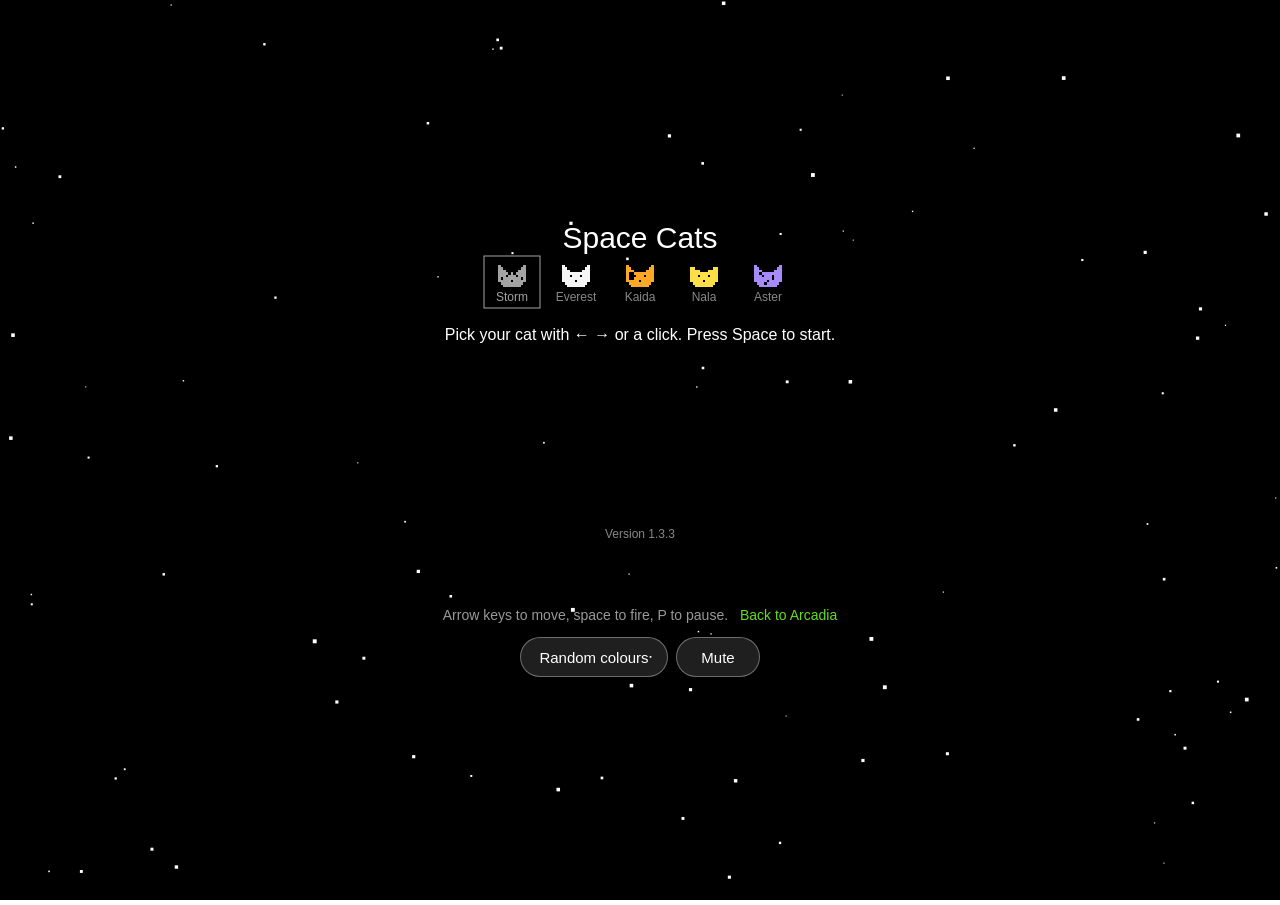
==== games/space-cats/index.html @ 51ad780a "Show this week's best during play on a family board Space Cats 1.3.3. On a board, the right-hand sco" ====
<!DOCTYPE html>
<html>

<head>
  <meta charset="utf-8">
  <title>Space Cats</title>
  <meta name="viewport" content="width=device-width, initial-scale=1, viewport-fit=cover">
  <!-- The ./ stops Vite's build reading these as package names. The ?v=
       matches the version in package.json: change both with each release,
       so browsers load that release's files rather than older copies. -->
  <link href="./css/core.css?v=1.3.3" type="text/css" rel="stylesheet">
  <link href="./css/typeography.css?v=1.3.3" type="text/css" rel="stylesheet">
  <link href="./css/style.css?v=1.3.3" rel="stylesheet" type="text/css" />
  <!-- A cat in the browser tab, and on the home screen when the game is
       added to a phone. The game redraws the tab's cat as the one you play
       as. The manifest gives Android its icons and name. -->
  <link id="tabIcon" href="./icons/favicon-32.png" rel="icon" type="image/png">
  <link href="./icons/apple-touch-icon.png" rel="apple-touch-icon">
  <link href="./icons/manifest.webmanifest" rel="manifest">
  <meta name="apple-mobile-web-app-title" content="Space Cats">
</head>

<body>
  <div id="starfield"></div>
  <div id="gamecontainer">
    <canvas id="gameCanvas"></canvas>
    <form id="initials" hidden>
      <p id="initialsMessage"></p>
      <input id="initialsInput" maxlength="3" autocomplete="off" autocapitalize="characters"
        spellcheck="false" aria-label="Your initials" placeholder="AAA">
      <p id="initialsHint">Three letters</p>
      <div>
        <button type="submit">Save</button>
        <button type="button" id="initialsSkip">Skip</button>
      </div>
    </form>
  </div>
  <div id="info">
    <p id="keys">Arrow keys to move, space to fire, P to pause. <a id="homeLink" href="../../">Back to Arcadia</a></p>
    <div id="buttons">
      <button id="shareButton" type="button" onclick="shareResult()" hidden>Share</button>
      <button id="pauseButton" type="button" onclick="game.togglePause()" hidden>Pause</button>
      <button id="coloursButton" type="button" onclick="toggleColours()">Random colours</button>
      <button id="muteButton" type="button" onclick="toggleMute()">Mute</button>
    </div>
  </div>

  <script src="js/starfield.js?v=1.3.3"></script>
  <script src="js/spacecats.js?v=1.3.3"></script>
  <script src="js/leaderboard.js?v=1.3.3"></script>
  <script>
    //  Create the starfield.
    var container = document.getElementById('starfield');
    var starfield = new Starfield();
    starfield.initialise(container);
    starfield.start();

    //  Setup the canvas.
    var canvas = document.getElementById("gameCanvas");
    canvas.width = 800;
    canvas.height = 600;

    //  Create the game.
    var game = new Game();

    //  Initialise it with the game canvas.
    game.initialise(canvas);

    //  The Arcadia home page. On touch screens the start screen links to it.
    game.homeUrl = '../../';

    //  Phones and tablets get touch controls and a game scaled to fit. The
    //  800x600 canvas is mostly empty space around a 400x300 play area, so
    //  they only see this part of it (including the fish's path along the
    //  top), plus room for the buttons.
    var PLAY_AREA = { x: 180, y: 122, width: 440, height: 428 };
    //  Room the buttons need down the right-hand side, or across the top.
    var BUTTON_COLUMN_WIDTH = 164;
    var BUTTON_ROW_HEIGHT = 56;
    var touchMode = window.matchMedia('(pointer: coarse)').matches;
    game.touchMode = touchMode;
    if (touchMode) {
      document.documentElement.classList.add('touch');
      fitGame();
      window.addEventListener('resize', fitGame);
    } else {
      fitDesktop();
      window.addEventListener('resize', fitDesktop);
    }

    //  The family leaderboard, if this device has one (see js/leaderboard.js).
    game.leaderboard = Leaderboard;
    var initialsForm = document.getElementById('initials');
    var initialsInput = document.getElementById('initialsInput');
    var initialsHint = document.getElementById('initialsHint');
    var onInitialsSaved = null;
    var lastGameOver = null;

    //  Keep the buttons and the leaderboard in step with the game.
    game.onStateChange = function () {
      updateButtons();
      leaderboardStateChanged();
    };

    //  The first time a device opens a board, offer its best score this week.
    Leaderboard.onUpdate = function () {
      if (game.currentState() instanceof WelcomeState && !initialsOpen() && Leaderboard.shouldOffer()) {
        var best = Leaderboard.weekBest();
        Leaderboard.markOffered();
        askForInitials('Add your best this week, ' + best + ', to the board?', function (initials) {
          Leaderboard.highlightId = Leaderboard.submit(initials, best);
        });
      }
    };

    //  Start the game.
    game.start();

    //  Listen for keyboard events, unless the player is typing their initials.
    window.addEventListener("keydown", function keydown(e) {
      if (initialsOpen()) return;
      var keycode = e.which || window.event.keycode;
      //  Supress further processing of left/right/space (37/29/32)
      if (keycode == 37 || keycode == 39 || keycode == 32) {
        e.preventDefault();
      }
      //  A held key repeats. Outside of play, ignore the repeats, so holding
      //  Space as a game ends doesn't skip past the cat picker.
      if (e.repeat && !(game.currentState() instanceof PlayState)) return;
      game.keyDown(keycode);

    });

    //  Clicking a cat on the start screen picks it. On a computer, the
    //  pointer turns into a hand over anything on the canvas that can be
    //  clicked.
    canvas.addEventListener('click', function (e) {
      game.click(e);
    });
    canvas.addEventListener('mousemove', function (e) {
      game.mousemove(e);
    });
    canvas.addEventListener('mouseleave', function () {
      game.pointer = null;
    });
    window.addEventListener("keyup", function keydown(e) {
      if (initialsOpen()) return;
      var keycode = e.which || window.event.keycode;
      game.keyUp(keycode);
    });

    //  Touches go to the game, except taps on the buttons and the initials
    //  box. Stopping the default keeps the browser from scrolling or zooming
    //  mid-wave. While the initials box is open, the game ignores touches.
    function onButton(e) {
      return e.target.closest && e.target.closest('button, a, input, #initials');
    }
    window.addEventListener('touchstart', function (e) {
      if (onButton(e)) return;
      e.preventDefault();
      if (initialsOpen()) return;
      game.touchstart(e);
    }, { passive: false });
    window.addEventListener('touchmove', function (e) {
      if (onButton(e)) return;
      e.preventDefault();
      if (initialsOpen()) return;
      game.touchmove(e);
    }, { passive: false });
    ['touchend', 'touchcancel'].forEach(function (type) {
      window.addEventListener(type, function (e) {
        if (!onButton(e)) e.preventDefault();
        game.touchend(e);
      }, { passive: false });
    });

    //  Browsers keep sound off until the player interacts with the page.
    ['keydown', 'touchstart', 'touchend', 'click'].forEach(function (type) {
      window.addEventListener(type, function () {
        game.sounds.unlock();
      });
    });

    //  Pause when the player switches to another tab or app, so the game,
    //  and its sound, stop until they come back.
    document.addEventListener('visibilitychange', function () {
      if (document.hidden && game.currentState() instanceof PlayState) {
        game.togglePause();
      }
    });

    function toggleMute() {
      game.mute();
      updateButtons();
    }

    function toggleColours() {
      game.toggleRandomColours();
      updateButtons();
    }

    function updateButtons() {
      var state = game.currentState();
      var paused = state instanceof PauseState;
      var pauseButton = document.getElementById('pauseButton');
      pauseButton.textContent = paused ? 'Resume' : 'Pause';
      pauseButton.hidden = !(paused || state instanceof PlayState);
      //  Share once a game is over, after any initials are in, so it can say
      //  where the score came on the board.
      var shareButton = document.getElementById('shareButton');
      shareButton.hidden = !(state instanceof GameOverState) || initialsOpen();
      if (shareButton.hidden) {
        shareButton.textContent = 'Share';
      }
      document.getElementById('muteButton').textContent = game.sounds.mute ? 'Unmute' : 'Mute';
      document.getElementById('coloursButton').textContent = game.randomColours ? 'All green' : 'Random colours';
    }

    //  Shares how the last game went, for the family chat: where it came on
    //  this week's board, and a link to play. Phones open their share sheet;
    //  elsewhere it's copied, ready to paste.
    function shareResult() {
      var message = resultText() + '\n' + playLink();
      if (navigator.share) {
        navigator.share({ text: message }).catch(function () {
          //  Closed without sharing.
        });
        return;
      }
      var shareButton = document.getElementById('shareButton');
      var copying = navigator.clipboard ? navigator.clipboard.writeText(message) : Promise.reject();
      copying.then(function () {
        shareButton.textContent = 'Copied';
      }, function () {
        shareButton.textContent = "Can't copy";
      });
    }

    //  "Friday night crew · Space Cats · 2nd this week with 3870, 340 behind
    //  DAD", or just the score if it isn't on a board this week.
    function resultText() {
      var parts = Leaderboard.name() ? [Leaderboard.name(), 'Space Cats'] : ['Space Cats'];
      var standing = Leaderboard.highlightId ? Leaderboard.standing(Leaderboard.highlightId) : null;
      if (!standing) {
        parts.push(game.score + ' points, level ' + game.level);
        return parts.join(' · ');
      }
      var line = ordinal(standing.rank) + ' this week with ' + game.score;
      if (standing.behind) {
        line += standing.behind.by ? ', ' + standing.behind.by + ' behind ' + standing.behind.initials : ', tied with ' + standing.behind.initials;
      } else if (standing.ahead) {
        line += standing.ahead.by ? ', ' + standing.ahead.by + ' ahead of ' + standing.ahead.initials : ', tied with ' + standing.ahead.initials;
      }
      parts.push(line);
      return parts.join(' · ');
    }

    //  The game's address, with the board on it if this device has one, so a
    //  tap in the chat goes straight to the same board.
    function playLink() {
      var link = window.location.origin + window.location.pathname;
      return Leaderboard.board() ? link + '?board=' + Leaderboard.board() : link;
    }

    //  1st, 2nd, 3rd, 4th ... 11th, 12th, 13th ... 21st.
    function ordinal(n) {
      var teens = n % 100 >= 11 && n % 100 <= 13;
      var suffix = teens ? 'th' : ({ 1: 'st', 2: 'nd', 3: 'rd' })[n % 10] || 'th';
      return n + suffix;
    }

    //  When a game ends with a score that makes this week's top 10, ask for
    //  the player's initials, filled in with the last ones used on this
    //  device, and show this week's board. The start and game-over screens
    //  fetch the latest board.
    function leaderboardStateChanged() {
      var state = game.currentState();
      if (state instanceof LevelIntroState) {
        Leaderboard.highlightId = null;
      }
      if (state instanceof GameOverState && state !== lastGameOver) {
        lastGameOver = state;
        var score = game.score;
        game.boardView = 'week';
        if (Leaderboard.qualifies(score)) {
          askForInitials("You're in this week's top 10 with " + score + '!', function (initials) {
            Leaderboard.highlightId = Leaderboard.submit(initials, score);
          });
        }
      }
      if (state instanceof WelcomeState || state instanceof GameOverState) {
        Leaderboard.refresh();
      }
    }

    function initialsOpen() {
      return !initialsForm.hidden;
    }

    function askForInitials(message, onSave) {
      document.getElementById('initialsMessage').textContent = message;
      initialsInput.value = Leaderboard.initials();
      initialsHint.textContent = 'Three letters';
      onInitialsSaved = onSave;
      initialsForm.hidden = false;
      updateButtons();
      //  On a computer this puts the cursor in the box. Phones open their
      //  keyboard when the box is tapped.
      initialsInput.focus();
    }

    function closeInitials() {
      initialsForm.hidden = true;
      onInitialsSaved = null;
      initialsInput.blur();
      updateButtons();
    }

    //  Capital letters only, three at most.
    initialsInput.addEventListener('input', function () {
      initialsInput.value = initialsInput.value.toUpperCase().replace(/[^A-Z]/g, '').slice(0, 3);
    });

    initialsForm.addEventListener('submit', function (e) {
      e.preventDefault();
      var initials = initialsInput.value;
      if (!/^[A-Z]{3}$/.test(initials)) {
        initialsHint.textContent = 'Please use three letters';
        initialsInput.focus();
        return;
      }
      var onSave = onInitialsSaved;
      closeInitials();
      onSave(initials);
    });

    document.getElementById('initialsSkip').addEventListener('click', closeInitials);
    initialsForm.addEventListener('keydown', function (e) {
      if (e.key === 'Escape') {
        closeInitials();
      }
    });

    //  Clicking a button mustn't give it keyboard focus, or the next press of
    //  Space would press the button again instead of firing.
    document.getElementById('buttons').addEventListener('mousedown', function (e) {
      e.preventDefault();
    });

    //  On touch screens, show just the play area, scaled to fill the screen.
    function fitGame() {
      var w = window.innerWidth;
      var h = window.innerHeight;

      //  Put the buttons down the right-hand side (landscape) or across the
      //  top (portrait), whichever leaves the game bigger. Across the top,
      //  the game sits a little above centre to leave room for a thumb.
      var besideScale = Math.min((w - 2 * BUTTON_COLUMN_WIDTH) / PLAY_AREA.width, h / PLAY_AREA.height);
      var belowScale = Math.min(w / PLAY_AREA.width, (h - BUTTON_ROW_HEIGHT) / PLAY_AREA.height);
      var column = besideScale > belowScale;
      var scale = column ? besideScale : belowScale;
      var top = column
        ? (h - PLAY_AREA.height * scale) / 2
        : BUTTON_ROW_HEIGHT + (h - BUTTON_ROW_HEIGHT - PLAY_AREA.height * scale) / 3;
      var left = (w - PLAY_AREA.width * scale) / 2;
      document.getElementById('buttons').classList.toggle('column', column);

      var gameContainer = document.getElementById('gamecontainer');
      gameContainer.style.left = left + 'px';
      gameContainer.style.top = top + 'px';
      gameContainer.style.width = PLAY_AREA.width * scale + 'px';
      gameContainer.style.height = PLAY_AREA.height * scale + 'px';
      canvas.style.left = -PLAY_AREA.x * scale + 'px';
      canvas.style.top = -PLAY_AREA.y * scale + 'px';
      canvas.style.width = game.width * scale + 'px';
      canvas.style.height = game.height * scale + 'px';
      setCanvasResolution(scale);
    }

    //  On computers, keep the canvas 800x600 on the page.
    function fitDesktop() {
      canvas.style.width = game.width + 'px';
      canvas.style.height = game.height + 'px';
      setCanvasResolution(1);
    }

    //  Draw at the screen's real resolution, not the page's, so the sprites
    //  and text stay sharp on high-resolution screens and when zoomed in.
    function setCanvasResolution(scale) {
      var ratio = Math.min(scale * (window.devicePixelRatio || 1), 3);
      var width = Math.round(game.width * ratio);
      var height = Math.round(game.height * ratio);
      if (canvas.width !== width || canvas.height !== height) {
        canvas.width = width;
        canvas.height = height;
        canvas.getContext('2d').setTransform(width / game.width, 0, 0, height / game.height, 0, 0);
      }
    }
  </script>
</body>

</html>
---- games/space-cats/css/core.css ----
/* core.css */
/* lean and simple css reset, based on Tantek Celik's reset - see comments below. */
/* (c) 2004-2010 Tantek Çelik. Some Rights Reserved. http://tantek.com */
/* This style sheet is licensed under a Creative Commons License.      */
/*             http://creativecommons.org/licenses/by/2.0              */
/* Purpose: undo some of the default styling of common browsers        */


:link,:visited,ins { text-decoration:none }
nav ul,nav ol { list-style:none }
dl,ul,ol,li,
h1,h2,h3,h4,h5,h6,
html,body,pre,p,blockquote,
form,fieldset,input,label
{ margin:0; padding:0 }
abbr, img, object,
a img,:link img,:visited img,
a object,:link object,:visited object
{ border:0 }
address,abbr { font-style:normal }
iframe:not(.auto-link) { display:none ! important; visibility:hidden ! important; margin-left: -10000px ! important  }
a {
  color: #0088cc;
  text-decoration: none;
}

a:hover,
a:focus {
  color: #005580;
  text-decoration: underline;
}
---- games/space-cats/css/typeography.css ----
body {
	font-family: "Helvetica Neue", Helvetica, Arial, sans-serif;
	font-size: 14px;
	line-height: 20px;
	color: #333333;
}

h1,
h2,
h3,
h4,
h5,
h6 {
	margin: 10px 0;
	font-family: inherit;
	font-weight: bold;
	line-height: 20px;
	color: inherit;
	text-rendering: optimizelegibility;
}

h1,
h2,
h3 {
	line-height: 40px;
}

h1 {
	font-size: 38.5px;
}

h2 {
	font-size: 31.5px;
}

h3 {
	font-size: 24.5px;
}

h4 {
	font-size: 17.5px;
}

h5 {
	font-size: 14px;
}

h6 {
	font-size: 11.9px;
}
---- games/space-cats/css/style.css ----
/* Styling needed for a fullscreen canvas and no scrollbars. */
body,
html {
	width: 100%;
	height: 100%;
	margin: 0;
	padding: 0;
	overflow: hidden;
}

#starfield {
	width: 100%;
	height: 100%;
	z-index: -1;
	position: absolute;
	left: 0px;
	top: 0px;
}

#gamecontainer {
	position: relative;
	width: 800px;
	margin-left: auto;
	margin-right: auto;
}

#gamecanvas {
	width: 800px;
	height: 600px;
}

#info {
	width: 800px;
	margin-left: auto;
	margin-right: auto;
	text-align: center;
	color: #999999;
}

/* Share, pause, colours and mute buttons: a row under the game on desktop. */
#buttons {
	display: flex;
	justify-content: center;
	gap: 8px;
	margin-top: 12px;
}

/* Fixed widths, so changing labels never moves the buttons or the game. */
#buttons button,
#initials button {
	width: 84px;
	height: 40px;
	padding: 0;
	font: 15px "Helvetica Neue", Helvetica, Arial, sans-serif;
	white-space: nowrap;
	color: #ffffff;
	background: rgba(255, 255, 255, 0.12);
	border: 1px solid rgba(255, 255, 255, 0.35);
	border-radius: 20px;
	cursor: pointer;
}

#buttons #coloursButton {
	width: 148px;
}

#buttons button[hidden] {
	display: none;
}

@media (hover: hover) {
	#buttons button:hover,
	#initials button:hover {
		background: rgba(255, 255, 255, 0.22);
	}
}

/* Asks for initials, over the middle of the game, when a score makes the
   leaderboard. */
#initials {
	position: absolute;
	left: 50%;
	top: 50%;
	transform: translate(-50%, -50%);
	width: 240px;
	padding: 16px;
	text-align: center;
	color: #ffffff;
	font: 15px "Helvetica Neue", Helvetica, Arial, sans-serif;
	background: #111111;
	border: 1px solid rgba(255, 255, 255, 0.35);
	border-radius: 12px;
}

#initials[hidden] {
	display: none;
}

#initials p {
	margin: 0 0 10px;
	line-height: 20px;
}

/* 28px also stops phones zooming in when the box is tapped. */
#initialsInput {
	width: 4.5em;
	padding: 2px 0 2px 0.3em;
	font: 28px "Courier New", Courier, monospace;
	letter-spacing: 0.3em;
	text-align: center;
	text-transform: uppercase;
	color: #ffd54f;
	background: transparent;
	border: none;
	border-bottom: 2px solid rgba(255, 255, 255, 0.5);
	border-radius: 0;
	outline: none;
	-webkit-user-select: text;
	user-select: text;
}

#initials #initialsHint {
	margin: 6px 0 12px;
	font-size: 13px;
	color: #999999;
}

#initials div {
	display: flex;
	justify-content: center;
	gap: 8px;
}

/* Touch screens: the game is scaled to fit (see fitGame in index.html),
   and the page doesn't scroll, zoom or select text under a dragging thumb. */
.touch,
.touch body {
	touch-action: none;
	overscroll-behavior: none;
	-webkit-user-select: none;
	user-select: none;
	-webkit-touch-callout: none;
	-webkit-tap-highlight-color: transparent;
}

/* No gap under the starfield, so there's nothing to scroll. */
.touch #starfield canvas {
	display: block;
}

.touch #gamecontainer {
	position: absolute;
	overflow: hidden;
	margin: 0;
}

.touch #gameCanvas {
	position: absolute;
}

/* No keyboard hints on touch screens, and the buttons move to the corner. */
.touch #info {
	width: auto;
}

.touch #keys {
	display: none;
}

.touch #buttons {
	position: fixed;
	top: calc(8px + env(safe-area-inset-top));
	right: calc(8px + env(safe-area-inset-right));
	margin: 0;
}

/* Down the right-hand side in landscape (fitGame decides). */
.touch #buttons.column {
	flex-direction: column;
	align-items: flex-end;
}

/* On touch screens Pause keeps its place when hidden, so nothing moves.
   Share takes that place once a game is over. */
.touch #buttons button[hidden] {
	display: block;
	visibility: hidden;
}

.touch #buttons #shareButton[hidden],
.touch #buttons #shareButton:not([hidden]) + #pauseButton {
	display: none;
}

/* Narrow phones: smaller buttons so all three fit across the top. */
@media (max-width: 359px) {
	#buttons button {
		width: 72px;
		font-size: 13px;
	}

	#buttons #coloursButton {
		width: 124px;
	}
}
/* Back to the Arcadia home page, after the keyboard hints. */
#homeLink {
	margin-left: 8px;
	color: #64dd17;
}
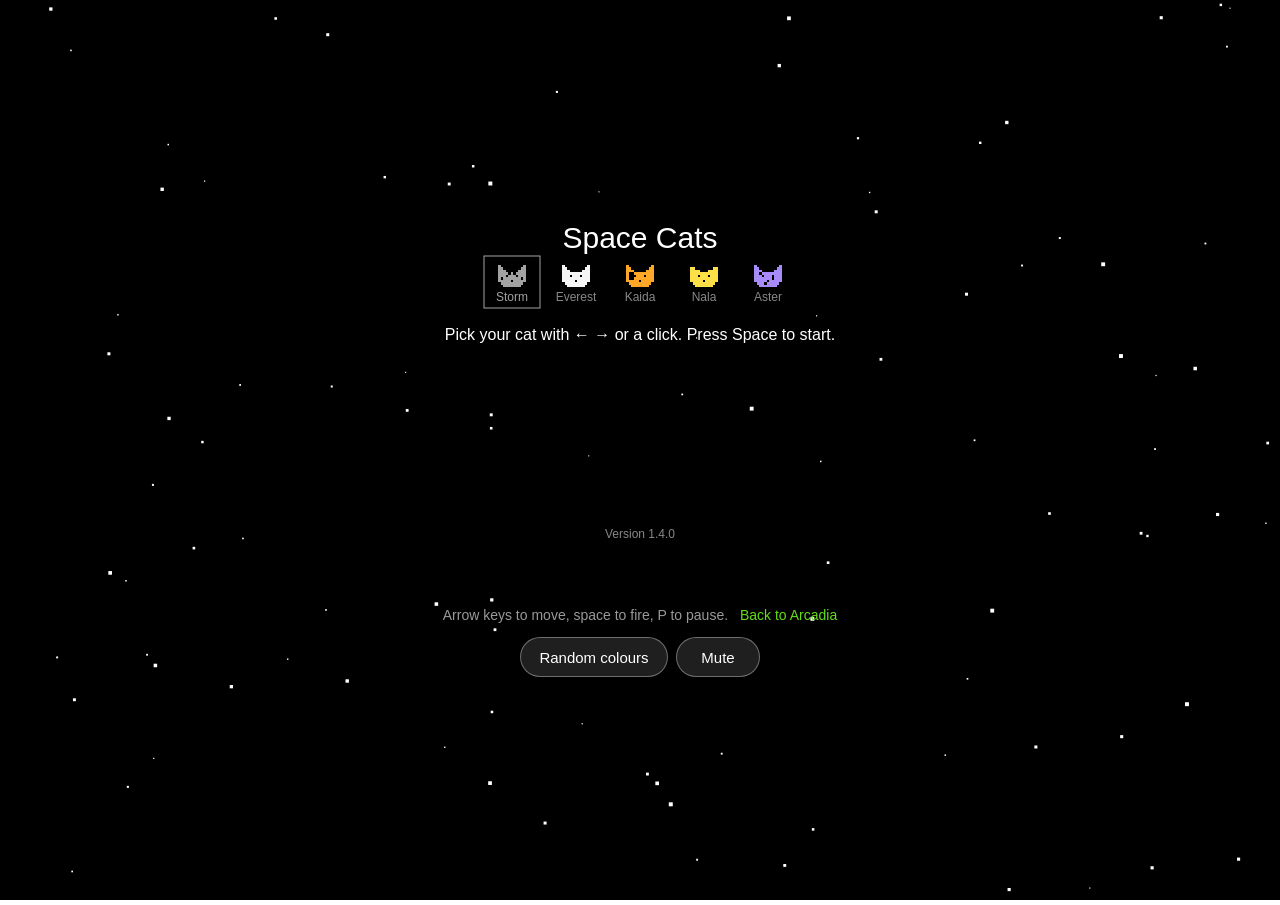
==== commit e82a4f80: "Tie scores to players, with one row per player on the boards Space Cats 1.4.0, home page 2.7.1. Each" ====
--- a/games/space-cats/index.html
+++ b/games/space-cats/index.html
@@ -8,9 +8,9 @@
   <!-- The ./ stops Vite's build reading these as package names. The ?v=
        matches the version in package.json: change both with each release,
        so browsers load that release's files rather than older copies. -->
-  <link href="./css/core.css?v=1.3.3" type="text/css" rel="stylesheet">
-  <link href="./css/typeography.css?v=1.3.3" type="text/css" rel="stylesheet">
-  <link href="./css/style.css?v=1.3.3" rel="stylesheet" type="text/css" />
+  <link href="./css/core.css?v=1.4.0" type="text/css" rel="stylesheet">
+  <link href="./css/typeography.css?v=1.4.0" type="text/css" rel="stylesheet">
+  <link href="./css/style.css?v=1.4.0" rel="stylesheet" type="text/css" />
   <!-- A cat in the browser tab, and on the home screen when the game is
        added to a phone. The game redraws the tab's cat as the one you play
        as. The manifest gives Android its icons and name. -->
@@ -24,14 +24,17 @@
   <div id="starfield"></div>
   <div id="gamecontainer">
     <canvas id="gameCanvas"></canvas>
-    <form id="initials" hidden>
-      <p id="initialsMessage"></p>
-      <input id="initialsInput" maxlength="3" autocomplete="off" autocapitalize="characters"
-        spellcheck="false" aria-label="Your initials" placeholder="AAA">
-      <p id="initialsHint">Three letters</p>
-      <div>
-        <button type="submit">Save</button>
-        <button type="button" id="initialsSkip">Skip</button>
+    <form id="whoPlayed" hidden>
+      <p id="whoMessage"></p>
+      <div id="playerList"></div>
+      <div id="newPlayer" hidden>
+        <input id="playerName" maxlength="10" autocomplete="off" autocapitalize="words"
+          spellcheck="false" aria-label="First name or nickname" placeholder="First name or nickname">
+        <p id="playerHint"></p>
+      </div>
+      <div class="actions">
+        <button type="submit" id="playerSave">Save</button>
+        <button type="button" id="whoSkip">Skip</button>
       </div>
     </form>
   </div>
@@ -45,9 +48,9 @@
     </div>
   </div>
 
-  <script src="js/starfield.js?v=1.3.3"></script>
-  <script src="js/spacecats.js?v=1.3.3"></script>
-  <script src="js/leaderboard.js?v=1.3.3"></script>
+  <script src="js/starfield.js?v=1.4.0"></script>
+  <script src="js/spacecats.js?v=1.4.0"></script>
+  <script src="js/leaderboard.js?v=1.4.0"></script>
   <script>
     //  Create the starfield.
     var container = document.getElementById('starfield');
@@ -90,11 +93,14 @@
 
     //  The family leaderboard, if this device has one (see js/leaderboard.js).
     game.leaderboard = Leaderboard;
-    var initialsForm = document.getElementById('initials');
-    var initialsInput = document.getElementById('initialsInput');
-    var initialsHint = document.getElementById('initialsHint');
-    var onInitialsSaved = null;
+    var whoForm = document.getElementById('whoPlayed');
+    var playerList = document.getElementById('playerList');
+    var newPlayer = document.getElementById('newPlayer');
+    var playerName = document.getElementById('playerName');
+    var playerHint = document.getElementById('playerHint');
+    var onPlayerPicked = null;
     var lastGameOver = null;
+    var NAME_HINT = "Anyone with the board's link can see it.";
 
     //  Keep the buttons and the leaderboard in step with the game.
     game.onStateChange = function () {
@@ -104,11 +110,11 @@
 
     //  The first time a device opens a board, offer its best score this week.
     Leaderboard.onUpdate = function () {
-      if (game.currentState() instanceof WelcomeState && !initialsOpen() && Leaderboard.shouldOffer()) {
+      if (game.currentState() instanceof WelcomeState && !askingWhoPlayed() && Leaderboard.shouldOffer()) {
         var best = Leaderboard.weekBest();
         Leaderboard.markOffered();
-        askForInitials('Add your best this week, ' + best + ', to the board?', function (initials) {
-          Leaderboard.highlightId = Leaderboard.submit(initials, best);
+        askWhoPlayed('Your best this week, ' + best + ', can go on the board. Who played?', function (player) {
+          Leaderboard.highlightKey = Leaderboard.submit(player, best);
         });
       }
     };
@@ -116,9 +122,9 @@
     //  Start the game.
     game.start();
 
-    //  Listen for keyboard events, unless the player is typing their initials.
+    //  Listen for keyboard events, unless the player is saying who played.
     window.addEventListener("keydown", function keydown(e) {
-      if (initialsOpen()) return;
+      if (askingWhoPlayed()) return;
       var keycode = e.which || window.event.keycode;
       //  Supress further processing of left/right/space (37/29/32)
       if (keycode == 37 || keycode == 39 || keycode == 32) {
@@ -144,27 +150,27 @@
       game.pointer = null;
     });
     window.addEventListener("keyup", function keydown(e) {
-      if (initialsOpen()) return;
+      if (askingWhoPlayed()) return;
       var keycode = e.which || window.event.keycode;
       game.keyUp(keycode);
     });
 
-    //  Touches go to the game, except taps on the buttons and the initials
-    //  box. Stopping the default keeps the browser from scrolling or zooming
-    //  mid-wave. While the initials box is open, the game ignores touches.
+    //  Touches go to the game, except taps on the buttons and the "Who
+    //  played?" box. Stopping the default keeps the browser from scrolling or
+    //  zooming mid-wave. While the box is open, the game ignores touches.
     function onButton(e) {
-      return e.target.closest && e.target.closest('button, a, input, #initials');
+      return e.target.closest && e.target.closest('button, a, input, #whoPlayed');
     }
     window.addEventListener('touchstart', function (e) {
       if (onButton(e)) return;
       e.preventDefault();
-      if (initialsOpen()) return;
+      if (askingWhoPlayed()) return;
       game.touchstart(e);
     }, { passive: false });
     window.addEventListener('touchmove', function (e) {
       if (onButton(e)) return;
       e.preventDefault();
-      if (initialsOpen()) return;
+      if (askingWhoPlayed()) return;
       game.touchmove(e);
     }, { passive: false });
     ['touchend', 'touchcancel'].forEach(function (type) {
@@ -205,10 +211,10 @@
       var pauseButton = document.getElementById('pauseButton');
       pauseButton.textContent = paused ? 'Resume' : 'Pause';
       pauseButton.hidden = !(paused || state instanceof PlayState);
-      //  Share once a game is over, after any initials are in, so it can say
-      //  where the score came on the board.
+      //  Share once a game is over, after saying who played, so it can say
+      //  where they are on the board.
       var shareButton = document.getElementById('shareButton');
-      shareButton.hidden = !(state instanceof GameOverState) || initialsOpen();
+      shareButton.hidden = !(state instanceof GameOverState) || askingWhoPlayed();
       if (shareButton.hidden) {
         shareButton.textContent = 'Share';
       }
@@ -237,19 +243,20 @@
     }
 
     //  "Friday night crew · Space Cats · 2nd this week with 3870, 340 behind
-    //  DAD", or just the score if it isn't on a board this week.
+    //  Dad", for the player who just played, with their best this week. Just
+    //  the score if they aren't on this week's board.
     function resultText() {
       var parts = Leaderboard.name() ? [Leaderboard.name(), 'Space Cats'] : ['Space Cats'];
-      var standing = Leaderboard.highlightId ? Leaderboard.standing(Leaderboard.highlightId) : null;
+      var standing = Leaderboard.highlightKey ? Leaderboard.standing(Leaderboard.highlightKey) : null;
       if (!standing) {
         parts.push(game.score + ' points, level ' + game.level);
         return parts.join(' · ');
       }
-      var line = ordinal(standing.rank) + ' this week with ' + game.score;
+      var line = ordinal(standing.rank) + ' this week with ' + standing.score;
       if (standing.behind) {
-        line += standing.behind.by ? ', ' + standing.behind.by + ' behind ' + standing.behind.initials : ', tied with ' + standing.behind.initials;
+        line += standing.behind.by ? ', ' + standing.behind.by + ' behind ' + standing.behind.name : ', tied with ' + standing.behind.name;
       } else if (standing.ahead) {
-        line += standing.ahead.by ? ', ' + standing.ahead.by + ' ahead of ' + standing.ahead.initials : ', tied with ' + standing.ahead.initials;
+        line += standing.ahead.by ? ', ' + standing.ahead.by + ' ahead of ' + standing.ahead.name : ', tied with ' + standing.ahead.name;
       }
       parts.push(line);
       return parts.join(' · ');
@@ -269,22 +276,21 @@
       return n + suffix;
     }
 
-    //  When a game ends with a score that makes this week's top 10, ask for
-    //  the player's initials, filled in with the last ones used on this
-    //  device, and show this week's board. The start and game-over screens
-    //  fetch the latest board.
+    //  When a game ends with a score good enough for this week's top 10, ask
+    //  who played, and show this week's board. The start and game-over
+    //  screens fetch the latest board.
     function leaderboardStateChanged() {
       var state = game.currentState();
       if (state instanceof LevelIntroState) {
-        Leaderboard.highlightId = null;
+        Leaderboard.highlightKey = null;
       }
       if (state instanceof GameOverState && state !== lastGameOver) {
         lastGameOver = state;
         var score = game.score;
         game.boardView = 'week';
         if (Leaderboard.qualifies(score)) {
-          askForInitials("You're in this week's top 10 with " + score + '!', function (initials) {
-            Leaderboard.highlightId = Leaderboard.submit(initials, score);
+          askWhoPlayed(score + " makes this week's top 10! Who played?", function (player) {
+            Leaderboard.highlightKey = Leaderboard.submit(player, score);
           });
         }
       }
@@ -293,51 +299,100 @@
       }
     }
 
-    function initialsOpen() {
-      return !initialsForm.hidden;
-    }
-
-    function askForInitials(message, onSave) {
-      document.getElementById('initialsMessage').textContent = message;
-      initialsInput.value = Leaderboard.initials();
-      initialsHint.textContent = 'Three letters';
-      onInitialsSaved = onSave;
-      initialsForm.hidden = false;
+    function askingWhoPlayed() {
+      return !whoForm.hidden;
+    }
+
+    //  Asks who played: the board's players as buttons, this device's last
+    //  player first, where one tap saves the score, and New player for
+    //  someone who isn't there yet. With no players yet, it goes straight to
+    //  typing a name.
+    function askWhoPlayed(message, onPick) {
+      document.getElementById('whoMessage').textContent = message;
+      onPlayerPicked = onPick;
+      playerList.textContent = '';
+      var players = Leaderboard.players();
+      players.forEach(function (player) {
+        addPlayerButton(player.name, player.id === Leaderboard.lastPlayer() ? 'player last' : 'player', function () {
+          pick(player);
+        });
+      });
+      addPlayerButton('New player', 'player new', showNewPlayer);
+      playerName.value = '';
+      playerHint.textContent = NAME_HINT;
+      whoForm.hidden = false;
       updateButtons();
-      //  On a computer this puts the cursor in the box. Phones open their
-      //  keyboard when the box is tapped.
-      initialsInput.focus();
-    }
-
-    function closeInitials() {
-      initialsForm.hidden = true;
-      onInitialsSaved = null;
-      initialsInput.blur();
+      if (players.length) {
+        playerList.hidden = false;
+        newPlayer.hidden = true;
+        document.getElementById('playerSave').hidden = true;
+        //  On a computer, Enter picks the first name.
+        playerList.firstChild.focus();
+      } else {
+        showNewPlayer();
+      }
+    }
+
+    function addPlayerButton(label, className, onClick) {
+      var button = document.createElement('button');
+      button.type = 'button';
+      button.className = className;
+      button.textContent = label;
+      button.addEventListener('click', onClick);
+      playerList.appendChild(button);
+    }
+
+    //  Somebody new: a box for their first name or nickname. On a computer
+    //  this puts the cursor in it; phones open their keyboard when it's
+    //  tapped.
+    function showNewPlayer() {
+      playerList.lastChild.hidden = true;
+      playerList.hidden = playerList.childNodes.length === 1;
+      newPlayer.hidden = false;
+      document.getElementById('playerSave').hidden = false;
+      playerName.focus();
+    }
+
+    function pick(player) {
+      var onPick = onPlayerPicked;
+      closeWhoPlayed();
+      onPick(player);
+    }
+
+    function closeWhoPlayed() {
+      whoForm.hidden = true;
+      onPlayerPicked = null;
+      playerName.blur();
       updateButtons();
     }
 
-    //  Capital letters only, three at most.
-    initialsInput.addEventListener('input', function () {
-      initialsInput.value = initialsInput.value.toUpperCase().replace(/[^A-Z]/g, '').slice(0, 3);
-    });
-
-    initialsForm.addEventListener('submit', function (e) {
+    //  Letters, numbers, spaces, hyphens and apostrophes, as it's typed.
+    playerName.addEventListener('input', function () {
+      var tidied = Leaderboard.cleanTyping(playerName.value);
+      if (tidied !== playerName.value) {
+        playerName.value = tidied;
+      }
+      playerHint.textContent = NAME_HINT;
+    });
+
+    whoForm.addEventListener('submit', function (e) {
       e.preventDefault();
-      var initials = initialsInput.value;
-      if (!/^[A-Z]{3}$/.test(initials)) {
-        initialsHint.textContent = 'Please use three letters';
-        initialsInput.focus();
+      if (newPlayer.hidden) {
         return;
       }
-      var onSave = onInitialsSaved;
-      closeInitials();
-      onSave(initials);
-    });
-
-    document.getElementById('initialsSkip').addEventListener('click', closeInitials);
-    initialsForm.addEventListener('keydown', function (e) {
+      var name = Leaderboard.cleanName(playerName.value);
+      if (!name) {
+        playerHint.textContent = 'Please type a first name or nickname';
+        playerName.focus();
+        return;
+      }
+      pick(Leaderboard.addPlayer(name));
+    });
+
+    document.getElementById('whoSkip').addEventListener('click', closeWhoPlayed);
+    whoForm.addEventListener('keydown', function (e) {
       if (e.key === 'Escape') {
-        closeInitials();
+        closeWhoPlayed();
       }
     });
 
--- a/games/space-cats/css/style.css
+++ b/games/space-cats/css/style.css
@@ -47,7 +47,7 @@
 
 /* Fixed widths, so changing labels never moves the buttons or the game. */
 #buttons button,
-#initials button {
+#whoPlayed button {
 	width: 84px;
 	height: 40px;
 	padding: 0;
@@ -70,19 +70,20 @@
 
 @media (hover: hover) {
 	#buttons button:hover,
-	#initials button:hover {
+	#whoPlayed button:hover {
 		background: rgba(255, 255, 255, 0.22);
 	}
 }
 
-/* Asks for initials, over the middle of the game, when a score makes the
-   leaderboard. */
-#initials {
+/* Asks who played, over the middle of the game, when a score is good
+   enough for the leaderboard. A little below the middle, so the score above
+   it still shows. */
+#whoPlayed {
 	position: absolute;
 	left: 50%;
-	top: 50%;
+	top: 56%;
 	transform: translate(-50%, -50%);
-	width: 240px;
+	width: 260px;
 	padding: 16px;
 	text-align: center;
 	color: #ffffff;
@@ -92,23 +93,57 @@
 	border-radius: 12px;
 }
 
-#initials[hidden] {
-	display: none;
-}
-
-#initials p {
-	margin: 0 0 10px;
+#whoPlayed [hidden] {
+	display: none;
+}
+
+#whoPlayed[hidden] {
+	display: none;
+}
+
+#whoPlayed p {
+	margin: 0 0 12px;
 	line-height: 20px;
 }
 
-/* 28px also stops phones zooming in when the box is tapped. */
-#initialsInput {
-	width: 4.5em;
-	padding: 2px 0 2px 0.3em;
-	font: 28px "Courier New", Courier, monospace;
-	letter-spacing: 0.3em;
+/* The board's players, as buttons that wrap onto more rows, and scroll if
+   there are lots. The last player on this device is in gold. */
+#playerList {
+	display: flex;
+	flex-wrap: wrap;
+	justify-content: center;
+	gap: 8px;
+	max-height: 152px;
+	overflow-y: auto;
+	margin-bottom: 12px;
+}
+
+#whoPlayed #playerList button {
+	width: auto;
+	min-width: 64px;
+	max-width: 100%;
+	padding: 0 14px;
+	overflow: hidden;
+	text-overflow: ellipsis;
+}
+
+#whoPlayed #playerList button.last {
+	color: #ffd54f;
+	border-color: #ffd54f;
+}
+
+#whoPlayed #playerList button.new {
+	color: #bbbbbb;
+	border-style: dashed;
+}
+
+/* 20px also stops phones zooming in when the box is tapped. */
+#playerName {
+	box-sizing: border-box;
+	width: 100%;
+	padding: 4px 0;
+	font: 20px "Helvetica Neue", Helvetica, Arial, sans-serif;
 	text-align: center;
-	text-transform: uppercase;
 	color: #ffd54f;
 	background: transparent;
 	border: none;
@@ -119,13 +154,17 @@
 	user-select: text;
 }
 
-#initials #initialsHint {
+#playerName::placeholder {
+	color: #777777;
+}
+
+#whoPlayed #playerHint {
 	margin: 6px 0 12px;
 	font-size: 13px;
 	color: #999999;
 }
 
-#initials div {
+#whoPlayed .actions {
 	display: flex;
 	justify-content: center;
 	gap: 8px;
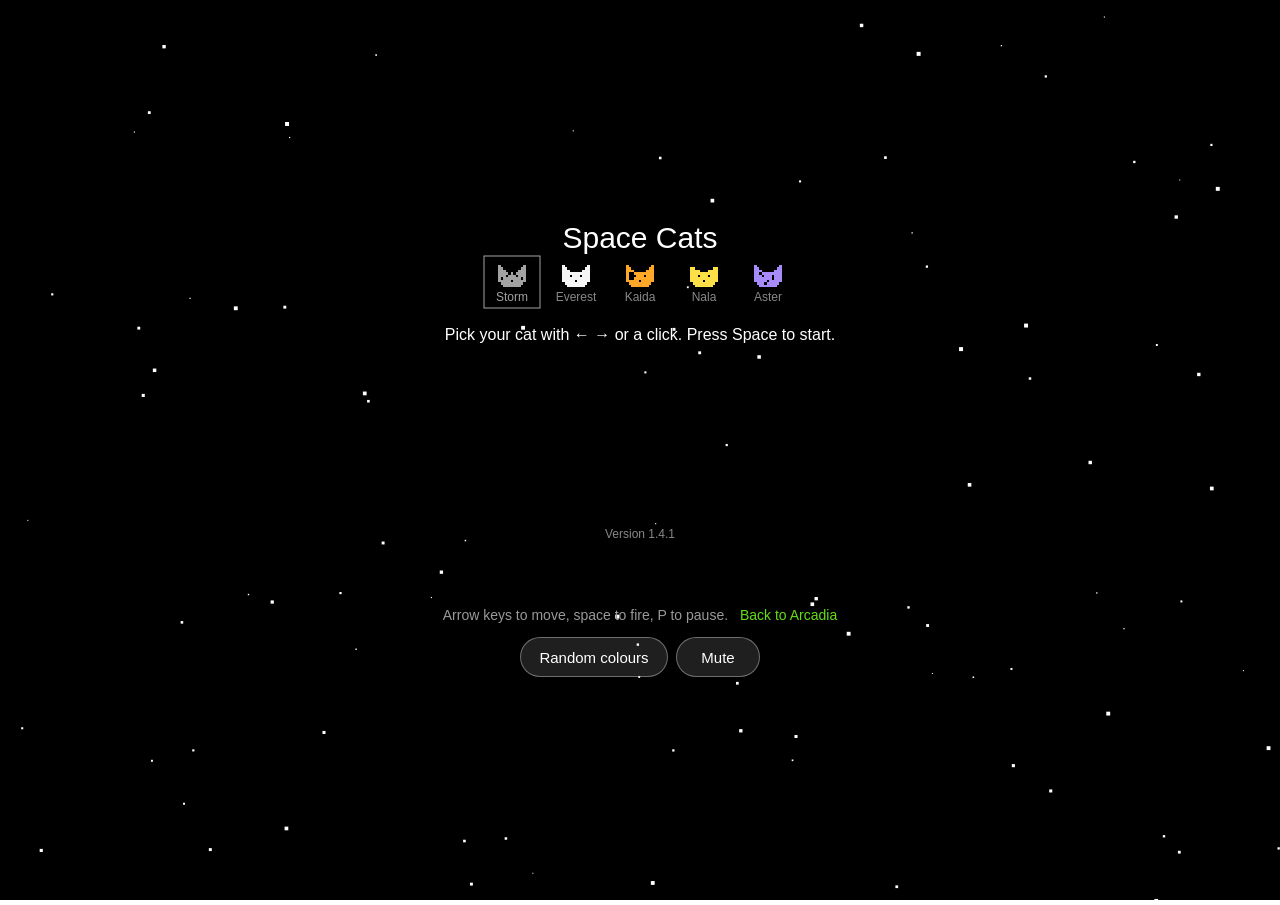
==== commit 10ac2354: "Put commas in every score Space Cats 1.4.1. Scores read like 18,450 everywhere: the board, the score" ====
--- a/games/space-cats/index.html
+++ b/games/space-cats/index.html
@@ -8,9 +8,9 @@
   <!-- The ./ stops Vite's build reading these as package names. The ?v=
        matches the version in package.json: change both with each release,
        so browsers load that release's files rather than older copies. -->
-  <link href="./css/core.css?v=1.4.0" type="text/css" rel="stylesheet">
-  <link href="./css/typeography.css?v=1.4.0" type="text/css" rel="stylesheet">
-  <link href="./css/style.css?v=1.4.0" rel="stylesheet" type="text/css" />
+  <link href="./css/core.css?v=1.4.1" type="text/css" rel="stylesheet">
+  <link href="./css/typeography.css?v=1.4.1" type="text/css" rel="stylesheet">
+  <link href="./css/style.css?v=1.4.1" rel="stylesheet" type="text/css" />
   <!-- A cat in the browser tab, and on the home screen when the game is
        added to a phone. The game redraws the tab's cat as the one you play
        as. The manifest gives Android its icons and name. -->
@@ -48,9 +48,9 @@
     </div>
   </div>
 
-  <script src="js/starfield.js?v=1.4.0"></script>
-  <script src="js/spacecats.js?v=1.4.0"></script>
-  <script src="js/leaderboard.js?v=1.4.0"></script>
+  <script src="js/starfield.js?v=1.4.1"></script>
+  <script src="js/spacecats.js?v=1.4.1"></script>
+  <script src="js/leaderboard.js?v=1.4.1"></script>
   <script>
     //  Create the starfield.
     var container = document.getElementById('starfield');
@@ -113,7 +113,7 @@
       if (game.currentState() instanceof WelcomeState && !askingWhoPlayed() && Leaderboard.shouldOffer()) {
         var best = Leaderboard.weekBest();
         Leaderboard.markOffered();
-        askWhoPlayed('Your best this week, ' + best + ', can go on the board. Who played?', function (player) {
+        askWhoPlayed('Your best this week, ' + withCommas(best) + ', can go on the board. Who played?', function (player) {
           Leaderboard.highlightKey = Leaderboard.submit(player, best);
         });
       }
@@ -242,21 +242,21 @@
       });
     }
 
-    //  "Friday night crew · Space Cats · 2nd this week with 3870, 340 behind
-    //  Dad", for the player who just played, with their best this week. Just
+    //  "Friday night crew · Space Cats · 2nd this week with 3,870 (340 behind
+    //  Dad)", for the player who just played, with their best this week. Just
     //  the score if they aren't on this week's board.
     function resultText() {
       var parts = Leaderboard.name() ? [Leaderboard.name(), 'Space Cats'] : ['Space Cats'];
       var standing = Leaderboard.highlightKey ? Leaderboard.standing(Leaderboard.highlightKey) : null;
       if (!standing) {
-        parts.push(game.score + ' points, level ' + game.level);
+        parts.push(withCommas(game.score) + ' points, level ' + game.level);
         return parts.join(' · ');
       }
-      var line = ordinal(standing.rank) + ' this week with ' + standing.score;
+      var line = ordinal(standing.rank) + ' this week with ' + withCommas(standing.score);
       if (standing.behind) {
-        line += standing.behind.by ? ', ' + standing.behind.by + ' behind ' + standing.behind.name : ', tied with ' + standing.behind.name;
+        line += standing.behind.by ? ' (' + withCommas(standing.behind.by) + ' behind ' + standing.behind.name + ')' : ' (tied with ' + standing.behind.name + ')';
       } else if (standing.ahead) {
-        line += standing.ahead.by ? ', ' + standing.ahead.by + ' ahead of ' + standing.ahead.name : ', tied with ' + standing.ahead.name;
+        line += standing.ahead.by ? ' (' + withCommas(standing.ahead.by) + ' ahead of ' + standing.ahead.name + ')' : ' (tied with ' + standing.ahead.name + ')';
       }
       parts.push(line);
       return parts.join(' · ');
@@ -289,7 +289,7 @@
         var score = game.score;
         game.boardView = 'week';
         if (Leaderboard.qualifies(score)) {
-          askWhoPlayed(score + " makes this week's top 10! Who played?", function (player) {
+          askWhoPlayed(withCommas(score) + " makes this week's top 10! Who played?", function (player) {
             Leaderboard.highlightKey = Leaderboard.submit(player, score);
           });
         }
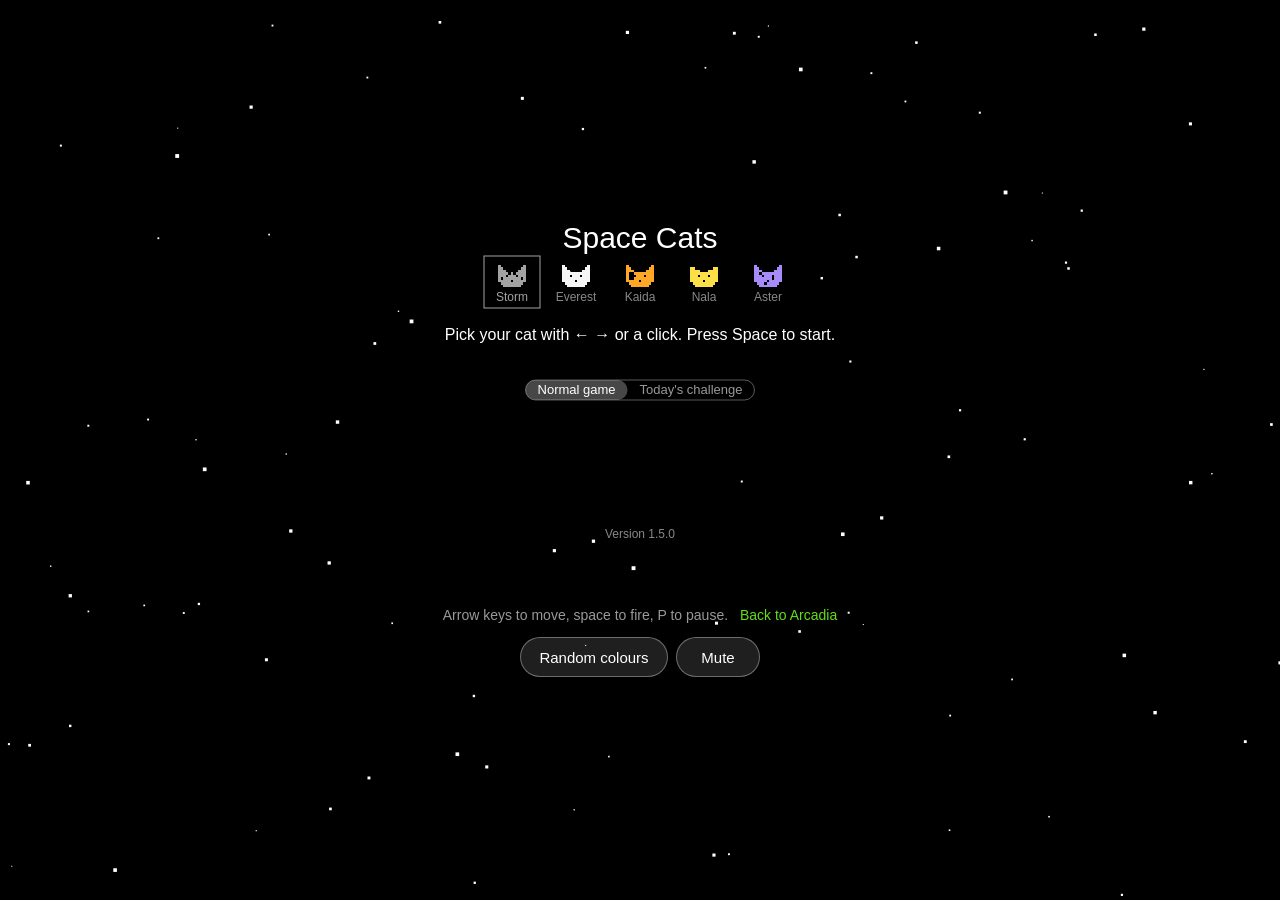
==== commit 349d613c: "Add today's challenge: the same three waves for everyone, every day Space Cats 1.5.0, home page 2.9." ====
--- a/games/space-cats/index.html
+++ b/games/space-cats/index.html
@@ -8,9 +8,9 @@
   <!-- The ./ stops Vite's build reading these as package names. The ?v=
        matches the version in package.json: change both with each release,
        so browsers load that release's files rather than older copies. -->
-  <link href="./css/core.css?v=1.4.1" type="text/css" rel="stylesheet">
-  <link href="./css/typeography.css?v=1.4.1" type="text/css" rel="stylesheet">
-  <link href="./css/style.css?v=1.4.1" rel="stylesheet" type="text/css" />
+  <link href="./css/core.css?v=1.5.0" type="text/css" rel="stylesheet">
+  <link href="./css/typeography.css?v=1.5.0" type="text/css" rel="stylesheet">
+  <link href="./css/style.css?v=1.5.0" rel="stylesheet" type="text/css" />
   <!-- A cat in the browser tab, and on the home screen when the game is
        added to a phone. The game redraws the tab's cat as the one you play
        as. The manifest gives Android its icons and name. -->
@@ -48,9 +48,9 @@
     </div>
   </div>
 
-  <script src="js/starfield.js?v=1.4.1"></script>
-  <script src="js/spacecats.js?v=1.4.1"></script>
-  <script src="js/leaderboard.js?v=1.4.1"></script>
+  <script src="js/starfield.js?v=1.5.0"></script>
+  <script src="js/spacecats.js?v=1.5.0"></script>
+  <script src="js/leaderboard.js?v=1.5.0"></script>
   <script>
     //  Create the starfield.
     var container = document.getElementById('starfield');
@@ -93,6 +93,12 @@
 
     //  The family leaderboard, if this device has one (see js/leaderboard.js).
     game.leaderboard = Leaderboard;
+
+    //  A link with ?daily=1, like one shared from today's challenge, opens on
+    //  today's challenge.
+    if (/[?&]daily=1(?:&|$)/.test(window.location.search)) {
+      game.boardView = 'today';
+    }
     var whoForm = document.getElementById('whoPlayed');
     var playerList = document.getElementById('playerList');
     var newPlayer = document.getElementById('newPlayer');
@@ -243,16 +249,21 @@
     }
 
     //  "Friday night crew · Space Cats · 2nd this week with 3,870 (340 behind
-    //  Dad)", for the player who just played, with their best this week. Just
-    //  the score if they aren't on this week's board.
+    //  Dad)", for the player who just played, with their best this week. In
+    //  today's challenge, "... · Kaida's fish frenzy · 1st today with 2,450
+    //  (300 ahead of Mum)". Just the score if they aren't on the board.
     function resultText() {
+      var daily = game.daily;
       var parts = Leaderboard.name() ? [Leaderboard.name(), 'Space Cats'] : ['Space Cats'];
-      var standing = Leaderboard.highlightKey ? Leaderboard.standing(Leaderboard.highlightKey) : null;
+      if (daily) {
+        parts.push(challengeName(daily));
+      }
+      var standing = Leaderboard.highlightKey ? Leaderboard.standing(Leaderboard.highlightKey, daily ? 'today' : 'week') : null;
       if (!standing) {
-        parts.push(withCommas(game.score) + ' points, level ' + game.level);
+        parts.push(withCommas(game.score) + ' points, ' + (daily ? (daily.complete ? 'all three waves' : 'wave ' + game.level) : 'level ' + game.level));
         return parts.join(' · ');
       }
-      var line = ordinal(standing.rank) + ' this week with ' + withCommas(standing.score);
+      var line = ordinal(standing.rank) + (daily ? ' today with ' : ' this week with ') + withCommas(standing.score);
       if (standing.behind) {
         line += standing.behind.by ? ' (' + withCommas(standing.behind.by) + ' behind ' + standing.behind.name + ')' : ' (tied with ' + standing.behind.name + ')';
       } else if (standing.ahead) {
@@ -263,10 +274,17 @@
     }
 
     //  The game's address, with the board on it if this device has one, so a
-    //  tap in the chat goes straight to the same board.
+    //  tap in the chat goes straight to the same board, and after today's
+    //  challenge, straight to it.
     function playLink() {
-      var link = window.location.origin + window.location.pathname;
-      return Leaderboard.board() ? link + '?board=' + Leaderboard.board() : link;
+      var options = [];
+      if (Leaderboard.board()) {
+        options.push('board=' + Leaderboard.board());
+      }
+      if (game.daily) {
+        options.push('daily=1');
+      }
+      return window.location.origin + window.location.pathname + (options.length ? '?' + options.join('&') : '');
     }
 
     //  1st, 2nd, 3rd, 4th ... 11th, 12th, 13th ... 21st.
@@ -276,9 +294,9 @@
       return n + suffix;
     }
 
-    //  When a game ends with a score good enough for this week's top 10, ask
-    //  who played, and show this week's board. The start and game-over
-    //  screens fetch the latest board.
+    //  When a game ends with a score good enough for this week's top 10 (or
+    //  after today's challenge, today's), ask who played, and show that
+    //  board. The start and game-over screens fetch the latest board.
     function leaderboardStateChanged() {
       var state = game.currentState();
       if (state instanceof LevelIntroState) {
@@ -287,10 +305,11 @@
       if (state instanceof GameOverState && state !== lastGameOver) {
         lastGameOver = state;
         var score = game.score;
-        game.boardView = 'week';
-        if (Leaderboard.qualifies(score)) {
-          askWhoPlayed(withCommas(score) + " makes this week's top 10! Who played?", function (player) {
-            Leaderboard.highlightKey = Leaderboard.submit(player, score);
+        var daily = game.daily;
+        game.boardView = daily ? 'today' : 'week';
+        if (Leaderboard.qualifies(score, game.boardView)) {
+          askWhoPlayed(withCommas(score) + (daily ? " makes today's top 10! Who played?" : " makes this week's top 10! Who played?"), function (player) {
+            Leaderboard.highlightKey = Leaderboard.submit(player, score, daily ? { day: daily.day, startedAt: daily.startedAt } : null);
           });
         }
       }
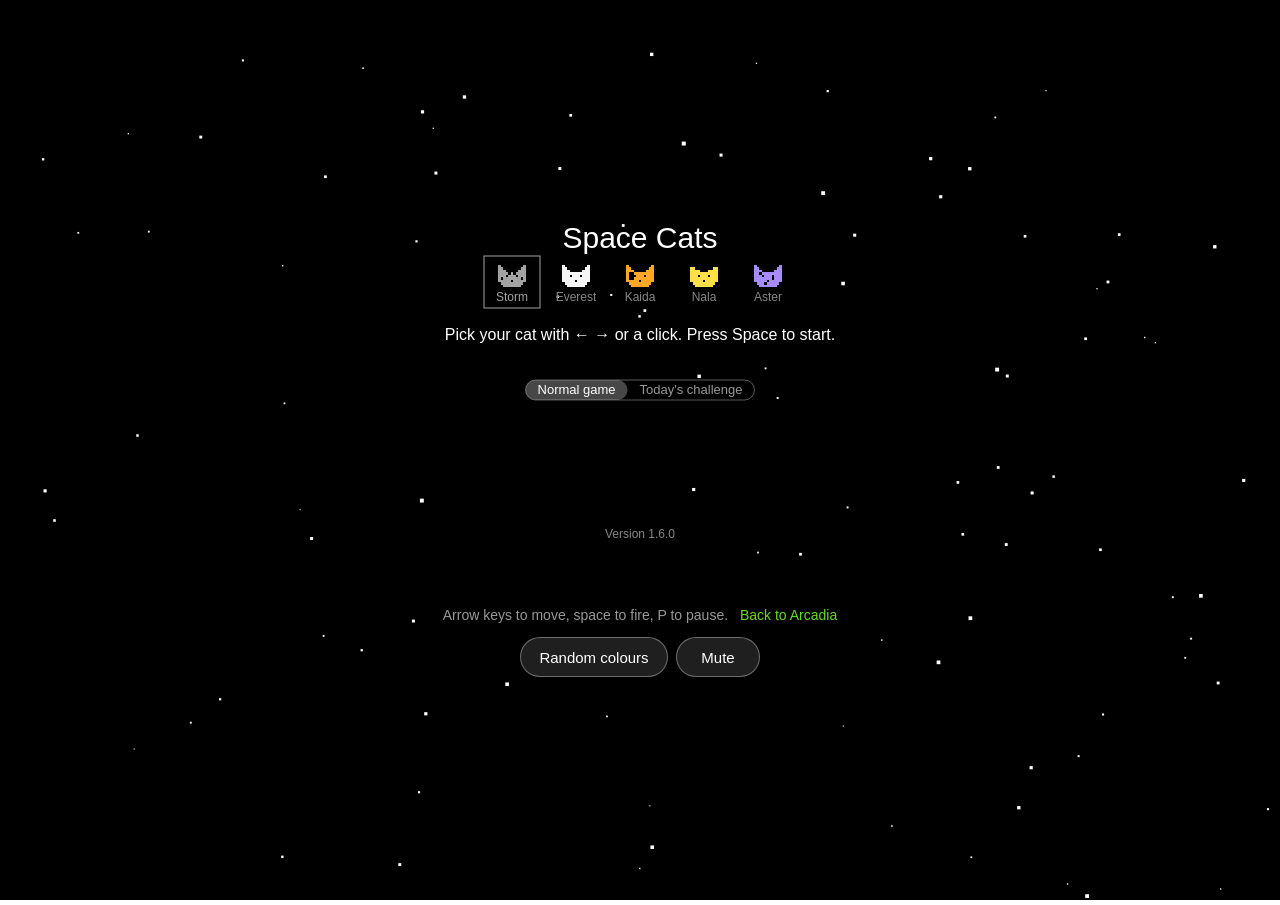
==== commit 7e7277e5: "Give yesterday's challenge winner a star on the Today board The Today board now names the winner of " ====
--- a/games/space-cats/index.html
+++ b/games/space-cats/index.html
@@ -8,9 +8,9 @@
   <!-- The ./ stops Vite's build reading these as package names. The ?v=
        matches the version in package.json: change both with each release,
        so browsers load that release's files rather than older copies. -->
-  <link href="./css/core.css?v=1.5.0" type="text/css" rel="stylesheet">
-  <link href="./css/typeography.css?v=1.5.0" type="text/css" rel="stylesheet">
-  <link href="./css/style.css?v=1.5.0" rel="stylesheet" type="text/css" />
+  <link href="./css/core.css?v=1.6.0" type="text/css" rel="stylesheet">
+  <link href="./css/typeography.css?v=1.6.0" type="text/css" rel="stylesheet">
+  <link href="./css/style.css?v=1.6.0" rel="stylesheet" type="text/css" />
   <!-- A cat in the browser tab, and on the home screen when the game is
        added to a phone. The game redraws the tab's cat as the one you play
        as. The manifest gives Android its icons and name. -->
@@ -48,9 +48,9 @@
     </div>
   </div>
 
-  <script src="js/starfield.js?v=1.5.0"></script>
-  <script src="js/spacecats.js?v=1.5.0"></script>
-  <script src="js/leaderboard.js?v=1.5.0"></script>
+  <script src="js/starfield.js?v=1.6.0"></script>
+  <script src="js/spacecats.js?v=1.6.0"></script>
+  <script src="js/leaderboard.js?v=1.6.0"></script>
   <script>
     //  Create the starfield.
     var container = document.getElementById('starfield');
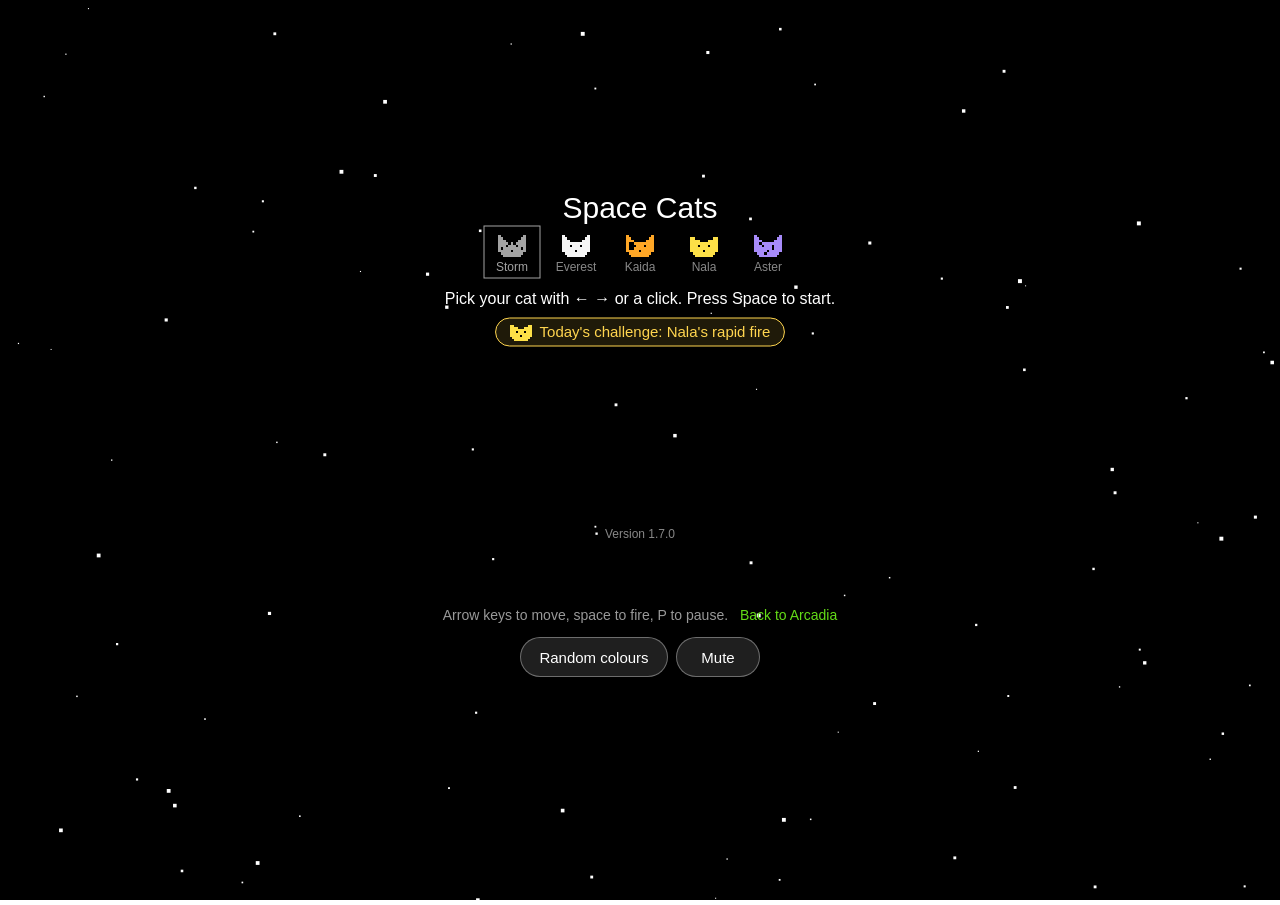
==== commit 4a51d69c: "Add a today's challenge button, play it until your cats run out, and use three-letter names From my " ====
--- a/games/space-cats/index.html
+++ b/games/space-cats/index.html
@@ -6,11 +6,12 @@
   <title>Space Cats</title>
   <meta name="viewport" content="width=device-width, initial-scale=1, viewport-fit=cover">
   <!-- The ./ stops Vite's build reading these as package names. The ?v=
-       matches the version in package.json: change both with each release,
-       so browsers load that release's files rather than older copies. -->
-  <link href="./css/core.css?v=1.6.0" type="text/css" rel="stylesheet">
-  <link href="./css/typeography.css?v=1.6.0" type="text/css" rel="stylesheet">
-  <link href="./css/style.css?v=1.6.0" rel="stylesheet" type="text/css" />
+       is the game's version: change it on every link with each release,
+       so browsers load that release's files rather than older copies. The
+       start screen shows it. -->
+  <link href="./css/core.css?v=1.7.0" type="text/css" rel="stylesheet">
+  <link href="./css/typeography.css?v=1.7.0" type="text/css" rel="stylesheet">
+  <link href="./css/style.css?v=1.7.0" rel="stylesheet" type="text/css" />
   <!-- A cat in the browser tab, and on the home screen when the game is
        added to a phone. The game redraws the tab's cat as the one you play
        as. The manifest gives Android its icons and name. -->
@@ -28,8 +29,8 @@
       <p id="whoMessage"></p>
       <div id="playerList"></div>
       <div id="newPlayer" hidden>
-        <input id="playerName" maxlength="10" autocomplete="off" autocapitalize="words"
-          spellcheck="false" aria-label="First name or nickname" placeholder="First name or nickname">
+        <input id="playerName" maxlength="3" autocomplete="off" autocapitalize="characters"
+          spellcheck="false" aria-label="Three letters" placeholder="AAA">
         <p id="playerHint"></p>
       </div>
       <div class="actions">
@@ -48,9 +49,9 @@
     </div>
   </div>
 
-  <script src="js/starfield.js?v=1.6.0"></script>
-  <script src="js/spacecats.js?v=1.6.0"></script>
-  <script src="js/leaderboard.js?v=1.6.0"></script>
+  <script src="js/starfield.js?v=1.7.0"></script>
+  <script src="js/spacecats.js?v=1.7.0"></script>
+  <script src="js/leaderboard.js?v=1.7.0"></script>
   <script>
     //  Create the starfield.
     var container = document.getElementById('starfield');
@@ -95,7 +96,7 @@
     game.leaderboard = Leaderboard;
 
     //  A link with ?daily=1, like one shared from today's challenge, opens on
-    //  today's challenge.
+    //  today's top 10, under the button that starts it.
     if (/[?&]daily=1(?:&|$)/.test(window.location.search)) {
       game.boardView = 'today';
     }
@@ -106,7 +107,7 @@
     var playerHint = document.getElementById('playerHint');
     var onPlayerPicked = null;
     var lastGameOver = null;
-    var NAME_HINT = "Anyone with the board's link can see it.";
+    var NAME_HINT = "Three letters";
 
     //  Keep the buttons and the leaderboard in step with the game.
     game.onStateChange = function () {
@@ -361,9 +362,8 @@
       playerList.appendChild(button);
     }
 
-    //  Somebody new: a box for their first name or nickname. On a computer
-    //  this puts the cursor in it; phones open their keyboard when it's
-    //  tapped.
+    //  Somebody new: a box for their three letters. On a computer this puts
+    //  the cursor in it; phones open their keyboard when it's tapped.
     function showNewPlayer() {
       playerList.lastChild.hidden = true;
       playerList.hidden = playerList.childNodes.length === 1;
@@ -385,7 +385,7 @@
       updateButtons();
     }
 
-    //  Letters, numbers, spaces, hyphens and apostrophes, as it's typed.
+    //  Capital letters, three at most, as they're typed.
     playerName.addEventListener('input', function () {
       var tidied = Leaderboard.cleanTyping(playerName.value);
       if (tidied !== playerName.value) {
@@ -401,7 +401,7 @@
       }
       var name = Leaderboard.cleanName(playerName.value);
       if (!name) {
-        playerHint.textContent = 'Please type a first name or nickname';
+        playerHint.textContent = 'Please use three letters';
         playerName.focus();
         return;
       }
--- a/games/space-cats/css/style.css
+++ b/games/space-cats/css/style.css
@@ -137,13 +137,15 @@
 	border-style: dashed;
 }
 
-/* 20px also stops phones zooming in when the box is tapped. */
+/* Three letters, like an arcade game's initials. The big type also stops
+   phones zooming in when the box is tapped. */
 #playerName {
-	box-sizing: border-box;
-	width: 100%;
-	padding: 4px 0;
-	font: 20px "Helvetica Neue", Helvetica, Arial, sans-serif;
+	width: 4.5em;
+	padding: 2px 0 2px 0.3em;
+	font: 28px "Courier New", Courier, monospace;
+	letter-spacing: 0.3em;
 	text-align: center;
+	text-transform: uppercase;
 	color: #ffd54f;
 	background: transparent;
 	border: none;
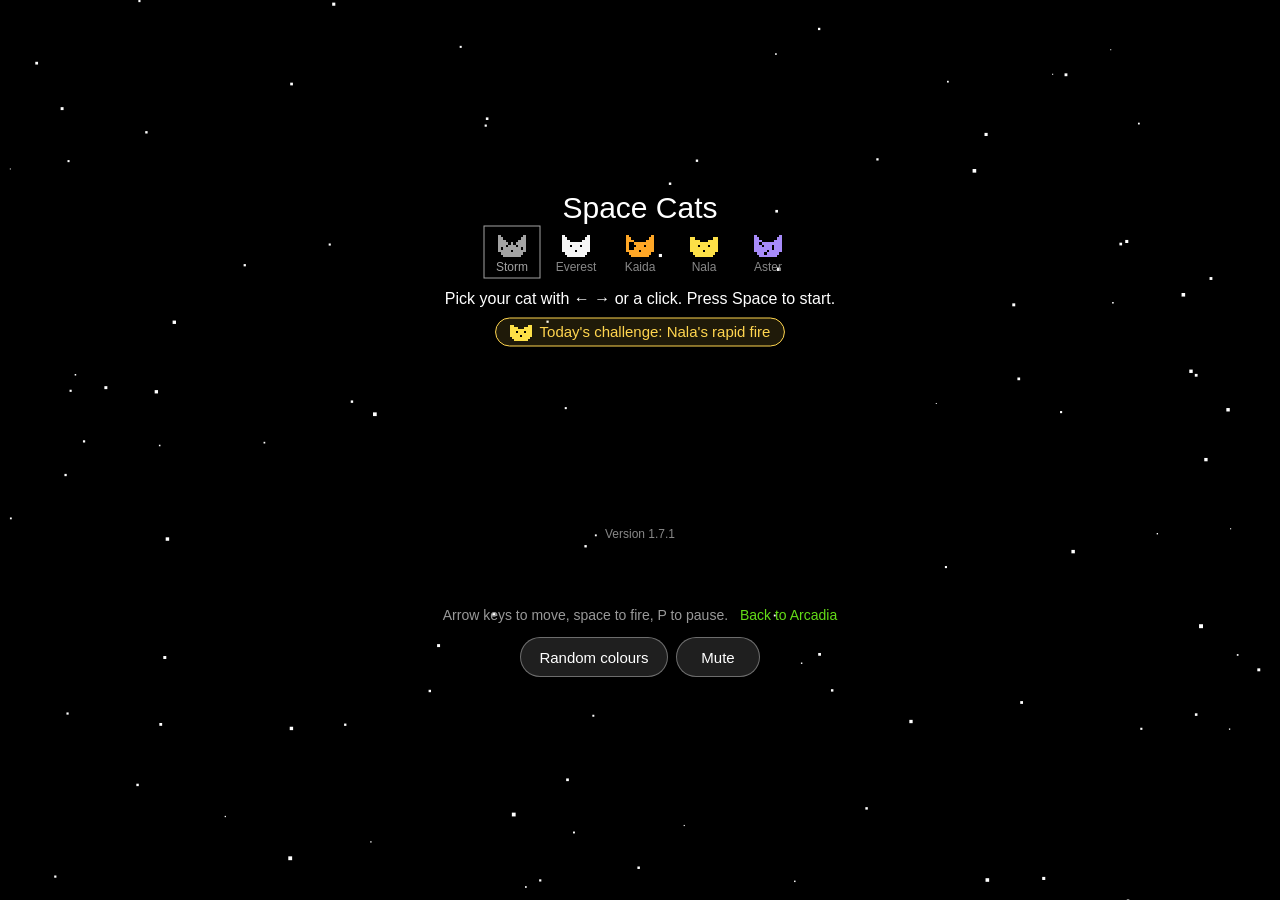
==== commit 7c93f6b8: "Keep sending waiting scores when one of them has nothing to send A challenge score no higher than th" ====
--- a/games/space-cats/index.html
+++ b/games/space-cats/index.html
@@ -9,9 +9,9 @@
        is the game's version: change it on every link with each release,
        so browsers load that release's files rather than older copies. The
        start screen shows it. -->
-  <link href="./css/core.css?v=1.7.0" type="text/css" rel="stylesheet">
-  <link href="./css/typeography.css?v=1.7.0" type="text/css" rel="stylesheet">
-  <link href="./css/style.css?v=1.7.0" rel="stylesheet" type="text/css" />
+  <link href="./css/core.css?v=1.7.1" type="text/css" rel="stylesheet">
+  <link href="./css/typeography.css?v=1.7.1" type="text/css" rel="stylesheet">
+  <link href="./css/style.css?v=1.7.1" rel="stylesheet" type="text/css" />
   <!-- A cat in the browser tab, and on the home screen when the game is
        added to a phone. The game redraws the tab's cat as the one you play
        as. The manifest gives Android its icons and name. -->
@@ -49,9 +49,9 @@
     </div>
   </div>
 
-  <script src="js/starfield.js?v=1.7.0"></script>
-  <script src="js/spacecats.js?v=1.7.0"></script>
-  <script src="js/leaderboard.js?v=1.7.0"></script>
+  <script src="js/starfield.js?v=1.7.1"></script>
+  <script src="js/spacecats.js?v=1.7.1"></script>
+  <script src="js/leaderboard.js?v=1.7.1"></script>
   <script>
     //  Create the starfield.
     var container = document.getElementById('starfield');
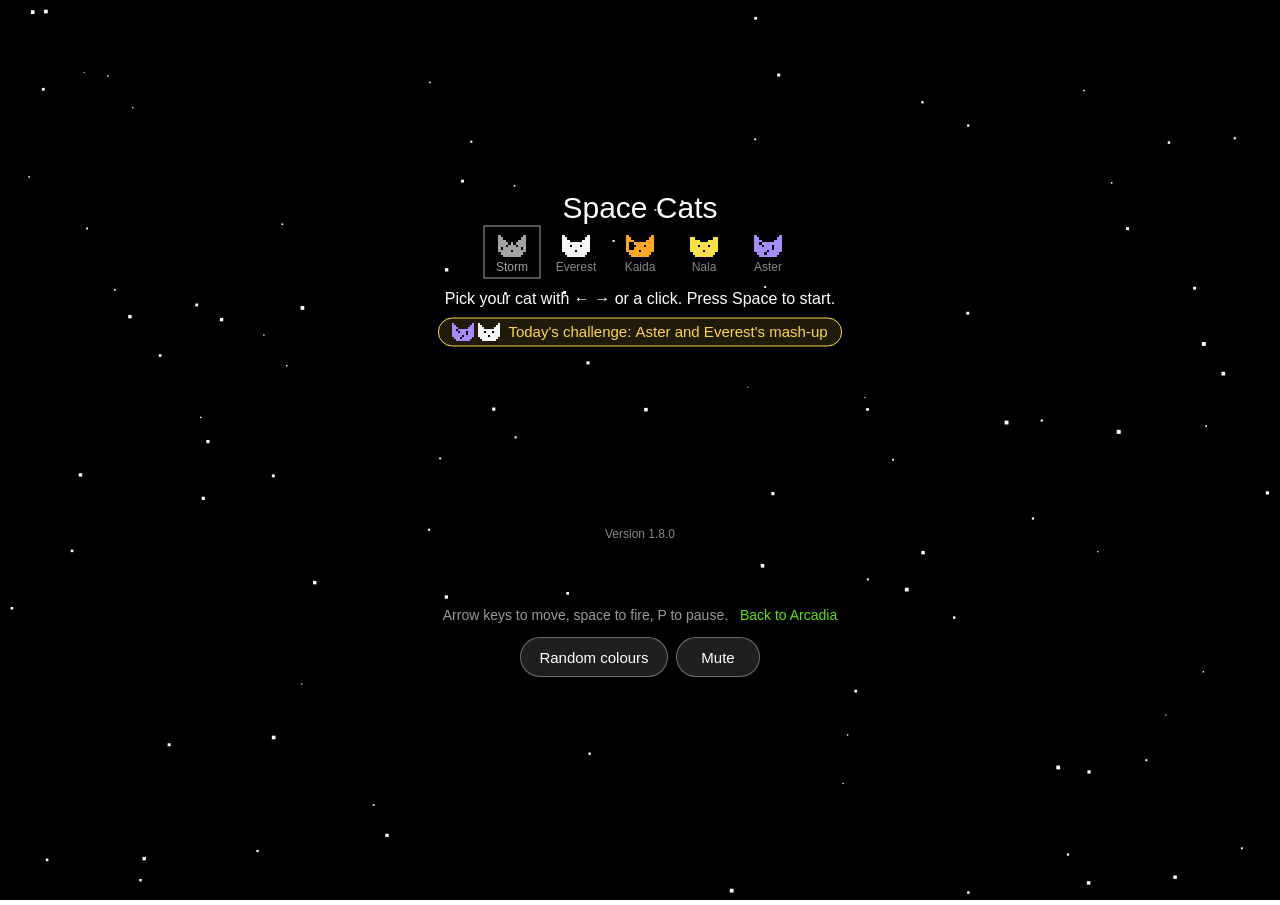
==== commit 236ab4e8: "Shuffle today's challenge and add mash-up days From Monday 26 October, the twists come in a shuffled" ====
--- a/games/space-cats/index.html
+++ b/games/space-cats/index.html
@@ -9,9 +9,9 @@
        is the game's version: change it on every link with each release,
        so browsers load that release's files rather than older copies. The
        start screen shows it. -->
-  <link href="./css/core.css?v=1.7.1" type="text/css" rel="stylesheet">
-  <link href="./css/typeography.css?v=1.7.1" type="text/css" rel="stylesheet">
-  <link href="./css/style.css?v=1.7.1" rel="stylesheet" type="text/css" />
+  <link href="./css/core.css?v=1.8.0" type="text/css" rel="stylesheet">
+  <link href="./css/typeography.css?v=1.8.0" type="text/css" rel="stylesheet">
+  <link href="./css/style.css?v=1.8.0" rel="stylesheet" type="text/css" />
   <!-- A cat in the browser tab, and on the home screen when the game is
        added to a phone. The game redraws the tab's cat as the one you play
        as. The manifest gives Android its icons and name. -->
@@ -49,9 +49,9 @@
     </div>
   </div>
 
-  <script src="js/starfield.js?v=1.7.1"></script>
-  <script src="js/spacecats.js?v=1.7.1"></script>
-  <script src="js/leaderboard.js?v=1.7.1"></script>
+  <script src="js/starfield.js?v=1.8.0"></script>
+  <script src="js/spacecats.js?v=1.8.0"></script>
+  <script src="js/leaderboard.js?v=1.8.0"></script>
   <script>
     //  Create the starfield.
     var container = document.getElementById('starfield');
